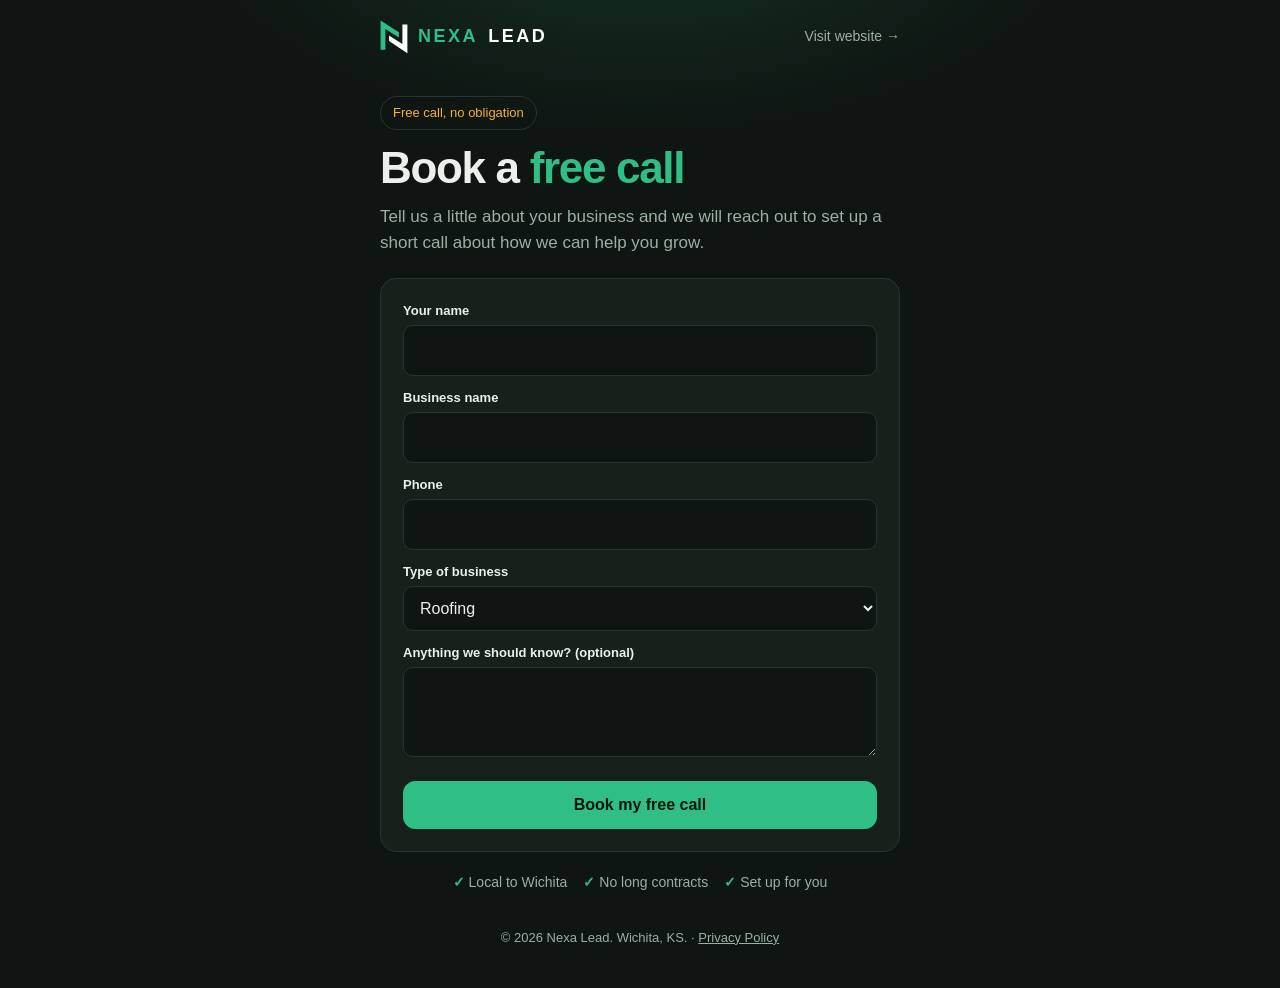
==== contact.html @ d4077159 "Create contact.html" ====
<!DOCTYPE html>
<html lang="en">
<head>
<meta charset="utf-8">
<meta name="viewport" content="width=device-width, initial-scale=1">
<title>Book a Free Call | Nexa Lead</title>
<meta name="description" content="Book a free call with Nexa Lead, a Wichita business helping local service companies grow.">
<meta name="theme-color" content="#0f1512">
<link rel="icon" type="image/svg+xml" href="data:image/svg+xml,%3Csvg xmlns='http://www.w3.org/2000/svg' viewBox='346 254 560 560'%3E%3Cpath fill='%232fbf86' d='M406 264V744H485V404L707 544V456Z'/%3E%3Cpath fill='%23fff' d='M765 328V651L545 511V600L847 803V328Z'/%3E%3C/svg%3E">
<style>
:root{
  --bg:#0f1512;--card:#17201b;--line:#27352d;
  --ink:#eaf1ec;--muted:#9bb0a3;--brand:#2fbf86;--brand-ink:#06150e;--accent:#f2b134;
}
*{box-sizing:border-box}
html{color-scheme:dark}
body{margin:0;min-height:100vh;background:var(--bg);background-image:radial-gradient(700px 360px at 50% -10%,rgba(47,191,134,.18),transparent 65%);background-repeat:no-repeat;color:var(--ink);font-family:-apple-system,BlinkMacSystemFont,"Segoe UI",Roboto,Helvetica,Arial,sans-serif;line-height:1.55}
a{color:inherit}
.wrap{max-width:560px;margin:0 auto;padding:0 20px}
.top{display:flex;align-items:center;justify-content:space-between;padding:20px 0}
.logo{display:flex;align-items:center;gap:10px;font-weight:800;letter-spacing:.14em;font-size:18px;text-decoration:none}
.logo svg{height:34px;width:auto;display:block}
.logo b{color:#fff;font-weight:800}
.logo span{color:var(--brand)}
.back{color:var(--muted);font-size:14px;text-decoration:none}
.back:hover{color:var(--ink)}
.eyebrow{display:inline-block;border:1px solid var(--line);color:var(--accent);padding:6px 12px;border-radius:999px;font-size:13px;margin:22px 0 14px}
h1{font-size:clamp(32px,8vw,44px);line-height:1.08;letter-spacing:-.03em;margin:0 0 12px}
h1 em{font-style:normal;color:var(--brand)}
.lead{color:var(--muted);font-size:17px;margin:0 0 22px}
.card{background:var(--card);border:1px solid var(--line);border-radius:16px;padding:22px}
label{display:block;font-size:13px;font-weight:600;margin:12px 0 4px}
label:first-of-type{margin-top:0}
input,select,textarea{width:100%;padding:12px;border-radius:10px;border:1px solid var(--line);background:var(--bg);color:var(--ink);font:inherit;font-size:16px}
textarea{min-height:90px;resize:vertical}
input:focus,select:focus,textarea:focus{outline:2px solid var(--brand);outline-offset:1px}
.btn{display:block;width:100%;margin-top:16px;padding:14px 22px;border-radius:12px;font-weight:700;font-size:16px;border:1px solid var(--brand);background:var(--brand);color:var(--brand-ink);cursor:pointer;font-family:inherit}
.msg{margin-top:14px;padding:12px 14px;border-radius:10px;border:1px solid var(--brand);font-size:14px}
.msg.err{border-color:#ff8a80;color:#ff8a80}
.hp{position:absolute;left:-9999px}
.trust{display:flex;gap:16px;flex-wrap:wrap;justify-content:center;margin:20px 0 0;color:var(--muted);font-size:14px}
.trust span::before{content:"\2713\00a0";color:var(--brand);font-weight:700}
footer{padding:34px 0 40px;color:var(--muted);font-size:13px;text-align:center}
</style>
</head>
<body>
<div class="wrap">
  <div class="top">
    <a class="logo" href="index.html" aria-label="Nexa Lead home"><svg viewBox="396 254 462 560" aria-hidden="true"><path fill="#2fbf86" d="M406 264V744H485V404L707 544V456Z"/><path fill="#fff" d="M765 328V651L545 511V600L847 803V328Z"/></svg><span>NEXA</span> <b>LEAD</b></a>
    <a class="back" href="index.html">Visit website &rarr;</a>
  </div>

  <span class="eyebrow">Free call, no obligation</span>
  <h1>Book a <em>free call</em></h1>
  <p class="lead">Tell us a little about your business and we will reach out to set up a short call about how we can help you grow.</p>

  <form class="card" id="form" novalidate>
    <input class="hp" type="text" name="company_website" tabindex="-1" autocomplete="off" aria-hidden="true">
    <label for="f_name">Your name</label>
    <input id="f_name" name="name" autocomplete="name" required>
    <label for="f_biz">Business name</label>
    <input id="f_biz" name="business" required>
    <label for="f_phone">Phone</label>
    <input id="f_phone" name="phone" type="tel" autocomplete="tel" required>
    <label for="f_trade">Type of business</label>
    <select id="f_trade" name="trade">
      <option>Roofing</option><option>HVAC</option><option>Plumbing</option><option>Electrical</option><option>Landscaping</option><option>Other</option>
    </select>
    <label for="f_msg">Anything we should know? (optional)</label>
    <textarea id="f_msg" name="message"></textarea>
    <button class="btn" type="submit" id="f_btn">Book my free call</button>
    <div id="f_out"></div>
  </form>

  <div class="trust">
    <span>Local to Wichita</span>
    <span>No long contracts</span>
    <span>Set up for you</span>
  </div>

  <footer>&copy; <span id="yr"></span> Nexa Lead. Wichita, KS. &middot; <a href="privacy.html">Privacy Policy</a></footer>
</div>

<script>
(function(){
  document.getElementById('yr').textContent=new Date().getFullYear();

  /* SETUP: paste your Formspree endpoint here (https://formspree.io/f/xxxx) to receive submissions by email.
     If left as is, the form opens an email draft instead. */
  var FORM_ENDPOINT='';
  var FALLBACK_EMAIL='you@nexalead.com';

  var form=document.getElementById('form'),out=document.getElementById('f_out'),btn=document.getElementById('f_btn');
  function show(ok,t){out.innerHTML='';var d=document.createElement('div');d.className='msg'+(ok?'':' err');d.textContent=t;out.appendChild(d)}

  form.addEventListener('submit',function(e){
    e.preventDefault();
    var fd=new FormData(form);
    if(fd.get('company_website')){return}
    var name=(fd.get('name')||'').trim(),biz=(fd.get('business')||'').trim(),phone=(fd.get('phone')||'').trim();
    if(!name||!biz||!phone){return show(false,'Please add your name, business, and phone number.')}
    if(FORM_ENDPOINT){
      btn.disabled=true;
      fetch(FORM_ENDPOINT,{method:'POST',body:fd,headers:{'Accept':'application/json'}})
        .then(function(r){if(!r.ok)throw 0;show(true,'Thanks, '+name+'. We will reach out shortly.');form.reset()})
        .catch(function(){show(false,'Something went wrong. Please call or email us directly.')})
        .then(function(){btn.disabled=false});
    }else{
      var body='Name: '+name+'\nBusiness: '+biz+'\nPhone: '+phone+'\nType: '+fd.get('trade')+'\n\n'+(fd.get('message')||'');
      window.location.href='mailto:'+FALLBACK_EMAIL+'?subject='+encodeURIComponent('Call request: '+biz)+'&body='+encodeURIComponent(body);
      show(true,'Your email app should open with your request ready to send.');
    }
  });
})();
</script>
</body>
</html>
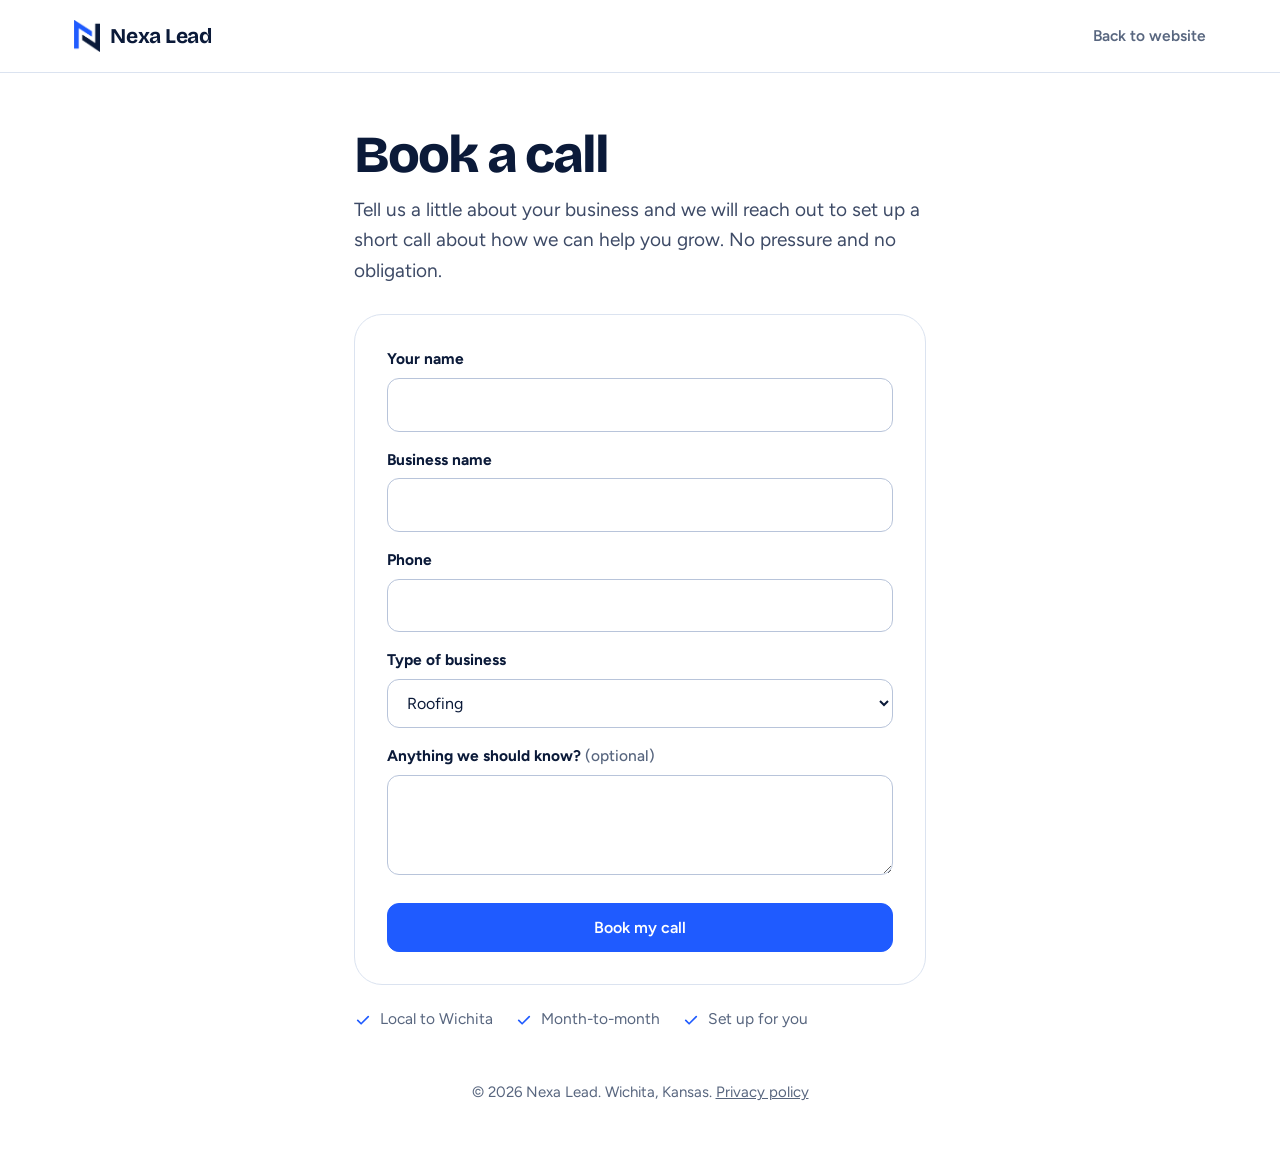
==== commit 1bc79ded: "Redesign site: new layout, fixes for contact form and placeholders" ====
--- a/contact.html
+++ b/contact.html
@@ -3,115 +3,60 @@
 <head>
 <meta charset="utf-8">
 <meta name="viewport" content="width=device-width, initial-scale=1">
-<title>Book a Free Call | Nexa Lead</title>
-<meta name="description" content="Book a free call with Nexa Lead, a Wichita business helping local service companies grow.">
-<meta name="theme-color" content="#0f1512">
-<link rel="icon" type="image/svg+xml" href="data:image/svg+xml,%3Csvg xmlns='http://www.w3.org/2000/svg' viewBox='346 254 560 560'%3E%3Cpath fill='%232fbf86' d='M406 264V744H485V404L707 544V456Z'/%3E%3Cpath fill='%23fff' d='M765 328V651L545 511V600L847 803V328Z'/%3E%3C/svg%3E">
+<title>Book a Call | Nexa Lead</title>
+<meta name="description" content="Book a call with Nexa Lead, a Wichita business helping local service companies grow.">
+<meta name="theme-color" content="#ffffff">
+<link rel="icon" type="image/png" href="assets/favicon-blue.png">
+<link rel="preload" href="assets/fonts/bricolage-grotesque-latin-wght-normal.woff2" as="font" type="font/woff2" crossorigin>
+<link rel="preload" href="assets/fonts/figtree-latin-wght-normal.woff2" as="font" type="font/woff2" crossorigin>
+<link rel="stylesheet" href="assets/site.css">
 <style>
-:root{
-  --bg:#0f1512;--card:#17201b;--line:#27352d;
-  --ink:#eaf1ec;--muted:#9bb0a3;--brand:#2fbf86;--brand-ink:#06150e;--accent:#f2b134;
-}
-*{box-sizing:border-box}
-html{color-scheme:dark}
-body{margin:0;min-height:100vh;background:var(--bg);background-image:radial-gradient(700px 360px at 50% -10%,rgba(47,191,134,.18),transparent 65%);background-repeat:no-repeat;color:var(--ink);font-family:-apple-system,BlinkMacSystemFont,"Segoe UI",Roboto,Helvetica,Arial,sans-serif;line-height:1.55}
-a{color:inherit}
-.wrap{max-width:560px;margin:0 auto;padding:0 20px}
-.top{display:flex;align-items:center;justify-content:space-between;padding:20px 0}
-.logo{display:flex;align-items:center;gap:10px;font-weight:800;letter-spacing:.14em;font-size:18px;text-decoration:none}
-.logo svg{height:34px;width:auto;display:block}
-.logo b{color:#fff;font-weight:800}
-.logo span{color:var(--brand)}
-.back{color:var(--muted);font-size:14px;text-decoration:none}
-.back:hover{color:var(--ink)}
-.eyebrow{display:inline-block;border:1px solid var(--line);color:var(--accent);padding:6px 12px;border-radius:999px;font-size:13px;margin:22px 0 14px}
-h1{font-size:clamp(32px,8vw,44px);line-height:1.08;letter-spacing:-.03em;margin:0 0 12px}
-h1 em{font-style:normal;color:var(--brand)}
-.lead{color:var(--muted);font-size:17px;margin:0 0 22px}
-.card{background:var(--card);border:1px solid var(--line);border-radius:16px;padding:22px}
-label{display:block;font-size:13px;font-weight:600;margin:12px 0 4px}
-label:first-of-type{margin-top:0}
-input,select,textarea{width:100%;padding:12px;border-radius:10px;border:1px solid var(--line);background:var(--bg);color:var(--ink);font:inherit;font-size:16px}
-textarea{min-height:90px;resize:vertical}
-input:focus,select:focus,textarea:focus{outline:2px solid var(--brand);outline-offset:1px}
-.btn{display:block;width:100%;margin-top:16px;padding:14px 22px;border-radius:12px;font-weight:700;font-size:16px;border:1px solid var(--brand);background:var(--brand);color:var(--brand-ink);cursor:pointer;font-family:inherit}
-.msg{margin-top:14px;padding:12px 14px;border-radius:10px;border:1px solid var(--brand);font-size:14px}
-.msg.err{border-color:#ff8a80;color:#ff8a80}
-.hp{position:absolute;left:-9999px}
-.trust{display:flex;gap:16px;flex-wrap:wrap;justify-content:center;margin:20px 0 0;color:var(--muted);font-size:14px}
-.trust span::before{content:"\2713\00a0";color:var(--brand);font-weight:700}
-footer{padding:34px 0 40px;color:var(--muted);font-size:13px;text-align:center}
+.book{max-width:620px;margin:0 auto;padding:56px 24px 40px}
+.book h1{font-size:clamp(36px,6vw,52px);margin-bottom:14px}
+.book .lead{font-size:19px;margin-bottom:28px}
+.book .assure{margin:22px 0 0;justify-content:flex-start}
+.page-foot{padding:8px 24px 48px;text-align:center;color:var(--muted);font-size:15px}
+.page-foot a{color:var(--muted)}
 </style>
 </head>
 <body>
-<div class="wrap">
-  <div class="top">
-    <a class="logo" href="index.html" aria-label="Nexa Lead home"><svg viewBox="396 254 462 560" aria-hidden="true"><path fill="#2fbf86" d="M406 264V744H485V404L707 544V456Z"/><path fill="#fff" d="M765 328V651L545 511V600L847 803V328Z"/></svg><span>NEXA</span> <b>LEAD</b></a>
-    <a class="back" href="index.html">Visit website &rarr;</a>
-  </div>
+<div class="page-top"><div class="wrap">
+  <a class="logo" href="index.html" aria-label="Nexa Lead home"><img src="assets/logo-n.png" width="26" height="32" alt="">Nexa Lead</a>
+  <a class="back" href="index.html">Back to website</a>
+</div></div>
 
-  <span class="eyebrow">Free call, no obligation</span>
-  <h1>Book a <em>free call</em></h1>
-  <p class="lead">Tell us a little about your business and we will reach out to set up a short call about how we can help you grow.</p>
+<main class="book">
+  <h1>Book a call</h1>
+  <p class="lead">Tell us a little about your business and we will reach out to set up a short call about how we can help you grow. No pressure and no obligation.</p>
 
-  <form class="card" id="form" novalidate>
+  <form class="form" id="form" novalidate>
     <input class="hp" type="text" name="company_website" tabindex="-1" autocomplete="off" aria-hidden="true">
     <label for="f_name">Your name</label>
     <input id="f_name" name="name" autocomplete="name" required>
     <label for="f_biz">Business name</label>
-    <input id="f_biz" name="business" required>
+    <input id="f_biz" name="business" autocomplete="organization" required>
     <label for="f_phone">Phone</label>
-    <input id="f_phone" name="phone" type="tel" autocomplete="tel" required>
+    <input id="f_phone" name="phone" type="tel" autocomplete="tel" inputmode="tel" required>
     <label for="f_trade">Type of business</label>
     <select id="f_trade" name="trade">
-      <option>Roofing</option><option>HVAC</option><option>Plumbing</option><option>Electrical</option><option>Landscaping</option><option>Other</option>
+      <option>Roofing</option><option>HVAC</option><option>Plumbing</option><option>Electrical</option><option>Landscaping</option><option>Property management</option><option>Auto repair</option><option>Salon or barber</option><option>Other</option>
     </select>
-    <label for="f_msg">Anything we should know? (optional)</label>
+    <label for="f_msg">Anything we should know? <span class="opt">(optional)</span></label>
     <textarea id="f_msg" name="message"></textarea>
-    <button class="btn" type="submit" id="f_btn">Book my free call</button>
-    <div id="f_out"></div>
+    <button class="btn block" style="margin-top:20px" type="submit" id="f_btn">Book my call</button>
+    <div id="f_out" aria-live="polite"></div>
   </form>
 
-  <div class="trust">
-    <span>Local to Wichita</span>
-    <span>No long contracts</span>
-    <span>Set up for you</span>
-  </div>
+  <ul class="assure" style="margin-top:22px">
+    <li><svg class="i" aria-hidden="true"><use href="#i-check"/></svg>Local to Wichita</li>
+    <li><svg class="i" aria-hidden="true"><use href="#i-check"/></svg>Month-to-month</li>
+    <li><svg class="i" aria-hidden="true"><use href="#i-check"/></svg>Set up for you</li>
+  </ul>
+</main>
 
-  <footer>&copy; <span id="yr"></span> Nexa Lead. Wichita, KS. &middot; <a href="privacy.html">Privacy Policy</a></footer>
-</div>
+<p class="page-foot">&copy; <span id="yr">2026</span> Nexa Lead. Wichita, Kansas. <a href="privacy.html">Privacy policy</a></p>
 
-<script>
-(function(){
-  document.getElementById('yr').textContent=new Date().getFullYear();
-
-  /* SETUP: paste your Formspree endpoint here (https://formspree.io/f/xxxx) to receive submissions by email.
-     If left as is, the form opens an email draft instead. */
-  var FORM_ENDPOINT='';
-  var FALLBACK_EMAIL='you@nexalead.com';
-
-  var form=document.getElementById('form'),out=document.getElementById('f_out'),btn=document.getElementById('f_btn');
-  function show(ok,t){out.innerHTML='';var d=document.createElement('div');d.className='msg'+(ok?'':' err');d.textContent=t;out.appendChild(d)}
-
-  form.addEventListener('submit',function(e){
-    e.preventDefault();
-    var fd=new FormData(form);
-    if(fd.get('company_website')){return}
-    var name=(fd.get('name')||'').trim(),biz=(fd.get('business')||'').trim(),phone=(fd.get('phone')||'').trim();
-    if(!name||!biz||!phone){return show(false,'Please add your name, business, and phone number.')}
-    if(FORM_ENDPOINT){
-      btn.disabled=true;
-      fetch(FORM_ENDPOINT,{method:'POST',body:fd,headers:{'Accept':'application/json'}})
-        .then(function(r){if(!r.ok)throw 0;show(true,'Thanks, '+name+'. We will reach out shortly.');form.reset()})
-        .catch(function(){show(false,'Something went wrong. Please call or email us directly.')})
-        .then(function(){btn.disabled=false});
-    }else{
-      var body='Name: '+name+'\nBusiness: '+biz+'\nPhone: '+phone+'\nType: '+fd.get('trade')+'\n\n'+(fd.get('message')||'');
-      window.location.href='mailto:'+FALLBACK_EMAIL+'?subject='+encodeURIComponent('Call request: '+biz)+'&body='+encodeURIComponent(body);
-      show(true,'Your email app should open with your request ready to send.');
-    }
-  });
-})();
-</script>
+<svg width="0" height="0" style="position:absolute" aria-hidden="true" focusable="false"><defs><symbol id="i-check" viewBox="0 0 24 24"><path d="M5 12.5l4.5 4.5L19 7.5"/></symbol></defs></svg>
+<script src="assets/form.js" defer></script>
 </body>
 </html>
--- a/assets/site.css
+++ b/assets/site.css
@@ -0,0 +1,364 @@
+/* Nexa Lead site styles. Shared by index, contact and privacy. */
+@font-face{font-family:"Bricolage Grotesque";src:url("fonts/bricolage-grotesque-latin-wght-normal.woff2") format("woff2");font-weight:200 800;font-style:normal;font-display:swap}
+@font-face{font-family:"Figtree";src:url("fonts/figtree-latin-wght-normal.woff2") format("woff2");font-weight:300 900;font-style:normal;font-display:swap}
+
+:root{
+  --paper:#ffffff;--fog:#f4f7fc;--line:#dbe3f0;
+  --ink:#0b1a39;--body:#3d4a66;--muted:#58667f;
+  --blue:#1f5bff;--blue-d:#1744cc;--blue-t:#e8efff;
+  --navy:#081633;--navy-2:#10214a;--navy-line:#22346a;--on-navy:#c4d0ec;
+  --live:#0f9d63;--live-ink:#0a7048;--live-t:#dcf7e9;
+  --err:#b42318;--err-t:#fdecea;
+  --r-xl:28px;--r-lg:20px;--r-md:12px;--r-sm:8px;
+  --head:"Bricolage Grotesque","Segoe UI",system-ui,sans-serif;
+  --text:"Figtree","Segoe UI",system-ui,-apple-system,sans-serif;
+}
+*,*::before,*::after{box-sizing:border-box}
+html{scroll-behavior:smooth;scroll-padding-top:88px;background:var(--paper)}
+body{margin:0;background:var(--paper);color:var(--body);font-family:var(--text);font-size:17px;line-height:1.6;-webkit-font-smoothing:antialiased;text-rendering:optimizeLegibility}
+h1,h2,h3,h4{font-family:var(--head);color:var(--ink);margin:0;font-weight:700;letter-spacing:-.025em;line-height:1.08}
+p{margin:0}
+a{color:inherit}
+img,svg{max-width:100%}
+ul{margin:0;padding:0}
+.wrap{max-width:1180px;margin:0 auto;padding:0 24px}
+.i{width:1em;height:1em;fill:none;stroke:currentColor;stroke-width:1.75;stroke-linecap:round;stroke-linejoin:round;flex:none}
+:focus-visible{outline:3px solid var(--blue);outline-offset:3px;border-radius:6px}
+.skip{position:absolute;left:12px;top:-60px;background:var(--ink);color:#fff;padding:10px 16px;border-radius:var(--r-sm);z-index:100;text-decoration:none;font-weight:600}
+.skip:focus{top:12px}
+.sr{position:absolute;width:1px;height:1px;overflow:hidden;clip:rect(0 0 0 0);white-space:nowrap}
+
+/* buttons */
+.btn{display:inline-flex;align-items:center;justify-content:center;gap:8px;padding:14px 24px;border-radius:var(--r-md);font:600 16px/1.2 var(--text);text-decoration:none;border:1.5px solid var(--blue);background:var(--blue);color:#fff;cursor:pointer;transition:background .15s,border-color .15s,color .15s}
+.btn:hover{background:var(--blue-d);border-color:var(--blue-d)}
+.btn:disabled{opacity:.6;cursor:not-allowed}
+.btn.line{background:transparent;color:var(--ink);border-color:var(--line)}
+.btn.line:hover{border-color:var(--ink);background:transparent}
+.btn.sm{padding:10px 18px;font-size:15px}
+.btn.block{width:100%}
+.btn.on-navy{background:#fff;border-color:#fff;color:var(--navy)}
+.btn.on-navy:hover{background:var(--blue-t);border-color:var(--blue-t)}
+.btn.line.on-navy{background:transparent;color:#fff;border-color:var(--navy-line)}
+.btn.line.on-navy:hover{border-color:#fff}
+
+/* nav */
+.nav{position:sticky;top:0;z-index:40;background:rgba(255,255,255,.96);border-bottom:1px solid var(--line)}
+.nav .wrap{display:flex;align-items:center;height:72px;gap:24px}
+.logo{display:flex;align-items:center;gap:10px;text-decoration:none;font:700 21px/1 var(--head);color:var(--ink);letter-spacing:-.02em}
+.logo img{height:32px;width:auto;display:block}
+.menu{display:flex;align-items:center;gap:2px;margin:0 0 0 12px;flex:1;list-style:none}
+.menu>li{position:relative}
+.mlink{background:none;border:0;font:600 16px/1 var(--text);color:var(--ink);padding:12px 14px;border-radius:var(--r-sm);cursor:pointer;text-decoration:none;display:inline-flex;align-items:center;gap:6px}
+.mlink:hover,.mlink[aria-expanded="true"]{background:var(--fog)}
+.caret{width:8px;height:8px;border-right:2px solid currentColor;border-bottom:2px solid currentColor;transform:rotate(45deg) translateY(-2px);transition:transform .2s}
+.mlink[aria-expanded="true"] .caret{transform:rotate(225deg) translateY(-2px)}
+.mega{position:absolute;top:calc(100% + 10px);left:-12px;width:580px;background:#fff;border:1px solid var(--line);border-radius:var(--r-lg);box-shadow:0 24px 60px rgba(8,22,51,.14);padding:10px;display:grid;grid-template-columns:1fr 1fr;gap:2px;opacity:0;visibility:hidden;transform:translateY(-6px);transition:opacity .16s,transform .16s,visibility .16s}
+.mega.open{opacity:1;visibility:visible;transform:none}
+.mega a{display:block;text-decoration:none;padding:12px 14px;border-radius:var(--r-md)}
+.mega a:hover{background:var(--fog)}
+.mega b{display:block;color:var(--ink);font-size:16px;font-weight:700}
+.mega span{font-size:14.5px;color:var(--muted);line-height:1.4}
+.burger{display:none;margin-left:auto;background:none;border:1px solid var(--line);border-radius:var(--r-md);width:44px;height:44px;cursor:pointer}
+.burger i{display:block;width:18px;height:2px;background:var(--ink);margin:4px auto}
+.drawer{display:none}
+@media(max-width:940px){
+  .menu{display:none}
+  .burger{display:block}
+  .nav-cta{margin-left:0}
+  .drawer.open{display:block;border-top:1px solid var(--line);padding:8px 24px 20px;background:#fff}
+  .drawer a{display:block;padding:14px 0;font-weight:600;color:var(--ink);text-decoration:none;border-bottom:1px solid var(--line)}
+}
+@media(max-width:520px){.nav-cta{display:none}}
+.nav-cta{margin-left:auto}
+@media(max-width:940px){.nav-cta{margin-left:auto}.burger{margin-left:0}}
+
+/* sections */
+.sec{padding:96px 0;background:var(--paper)}
+.sec.fog{background:var(--fog)}
+@media(max-width:700px){.sec{padding:64px 0}}
+.head{max-width:680px;margin-bottom:44px}
+.head h2{font-size:clamp(32px,4.4vw,48px);margin-bottom:14px}
+.head p{font-size:19px}
+.head.flush{margin-bottom:0}
+
+/* hero */
+.hero{padding:64px 0 72px;background:var(--paper)}
+.hero .wrap{display:grid;grid-template-columns:1fr 1.08fr;gap:56px;align-items:center}
+@media(max-width:980px){.hero .wrap{grid-template-columns:1fr;gap:44px}.hero{padding:44px 0 56px}}
+h1{font-size:clamp(40px,5.2vw,66px);font-weight:800;letter-spacing:-.04em;line-height:1;margin-bottom:22px;max-width:640px}
+.hero .lead{font-size:20px;max-width:540px;margin-bottom:30px}
+.btns{display:flex;gap:12px;flex-wrap:wrap}
+.assure{display:flex;flex-wrap:wrap;gap:8px 22px;margin:26px 0 0;padding:0;list-style:none;font-size:15.5px;color:var(--muted)}
+.assure li{display:inline-flex;align-items:center;gap:8px}
+.assure .i{color:var(--blue);width:18px;height:18px;stroke-width:2.2}
+
+.scene{background:var(--navy);border-radius:var(--r-xl);padding:28px;display:grid;grid-template-columns:1.2fr 1fr;gap:18px;align-items:start;position:relative;overflow:hidden}
+.scene::before{content:"";position:absolute;inset:0;background-image:radial-gradient(rgba(255,255,255,.07) 1px,transparent 1px);background-size:22px 22px;pointer-events:none}
+.scene>*{position:relative}
+.scene-note{grid-column:1/-1;font-size:13.5px;color:#9db0da;margin:0}
+@media(max-width:620px){.scene{grid-template-columns:1fr;padding:18px}}
+.call{background:#fff;border-radius:var(--r-lg);padding:14px;box-shadow:0 30px 60px rgba(0,0,0,.3)}
+.call-head{display:flex;align-items:center;gap:10px;padding:6px 6px 12px;border-bottom:1px solid var(--line)}
+.avatar{width:38px;height:38px;border-radius:50%;background:var(--blue-t);display:grid;place-items:center;font:700 14px var(--head);color:var(--blue)}
+.call-head b{display:block;color:var(--ink);font-size:15.5px;line-height:1.2}
+.call-head small{color:var(--live-ink);font-weight:700;font-size:13px;display:flex;align-items:center;gap:6px}
+.call-head small::before{content:"";width:7px;height:7px;border-radius:50%;background:var(--live);animation:pulse 1.6s infinite}
+@keyframes pulse{0%{box-shadow:0 0 0 0 rgba(15,157,99,.5)}70%{box-shadow:0 0 0 7px rgba(15,157,99,0)}100%{box-shadow:0 0 0 0 rgba(15,157,99,0)}}
+.timer{margin-left:auto;font-variant-numeric:tabular-nums;font-size:13.5px;color:var(--muted);font-weight:600}
+.thread{padding:14px 2px 4px;display:flex;flex-direction:column;gap:10px;min-height:340px}
+.msg{max-width:88%;padding:10px 13px;border-radius:16px;font-size:15px;line-height:1.42;opacity:0;transform:translateY(8px);transition:opacity .35s,transform .35s}
+.msg.show{opacity:1;transform:none}
+.msg.ai{background:var(--fog);color:var(--ink);border-bottom-left-radius:4px}
+.msg.caller{background:var(--blue);color:#fff;align-self:flex-end;border-bottom-right-radius:4px}
+.msg small{display:block;font-size:12px;font-weight:700;opacity:.75;margin-bottom:2px}
+.typing{display:none;gap:4px;padding:12px 14px;background:var(--fog);border-radius:16px;align-self:flex-start}
+.typing.show{display:inline-flex}
+.typing i{width:6px;height:6px;border-radius:50%;background:var(--muted);animation:blink 1s infinite}
+.typing i:nth-child(2){animation-delay:.15s}.typing i:nth-child(3){animation-delay:.3s}
+@keyframes blink{0%,80%,100%{opacity:.25}40%{opacity:1}}
+.results{display:grid;gap:14px;align-content:start}
+.result{background:#fff;border-radius:var(--r-lg);padding:16px 18px;opacity:0;transform:translateY(12px);transition:opacity .45s,transform .45s}
+.result.show{opacity:1;transform:none}
+.result .tag{display:flex;align-items:center;gap:8px;font-size:13.5px;font-weight:700;color:var(--live-ink);margin-bottom:8px}
+.result .tag .i{width:18px;height:18px;stroke-width:2.4}
+.result.sum .tag{color:var(--blue)}
+.result h4{font-size:19px;margin-bottom:2px}
+.result p{font-size:14.5px;color:var(--muted);line-height:1.45}
+.kv{display:grid;grid-template-columns:auto 1fr;gap:4px 12px;font-size:14.5px;margin:0}
+.kv dt{color:var(--muted)}.kv dd{margin:0;color:var(--ink);font-weight:600}
+.slots{margin-top:12px;display:grid;grid-template-columns:repeat(5,1fr);gap:5px}
+.slots span{height:30px;border-radius:7px;background:var(--fog);font-size:12px;display:grid;place-items:center;color:var(--muted);font-weight:700}
+.slots span.on{background:var(--blue);color:#fff}
+
+/* trades strip */
+.trades{padding:28px 0 0;background:var(--paper)}
+.trades p{font-weight:700;color:var(--ink);font-size:15.5px;margin-bottom:12px}
+.trades ul{display:flex;flex-wrap:wrap;gap:8px 10px;list-style:none}
+.trades li{border:1px solid var(--line);border-radius:var(--r-sm);padding:6px 12px;font-size:15px;color:var(--body);font-weight:500;background:#fff}
+
+/* pillars */
+.pillars{display:grid;grid-template-columns:repeat(4,1fr);border:1px solid var(--line);border-radius:var(--r-xl);overflow:hidden;background:#fff}
+@media(max-width:980px){.pillars{grid-template-columns:1fr 1fr}}
+@media(max-width:600px){.pillars{grid-template-columns:1fr}}
+.pillar{padding:32px 28px;border-right:1px solid var(--line);display:flex;flex-direction:column}
+.pillar:last-child{border-right:0}
+@media(max-width:980px){.pillar{border-bottom:1px solid var(--line)}.pillar:nth-child(2n){border-right:0}.pillar:nth-last-child(-n+2){border-bottom:0}}
+@media(max-width:600px){.pillar{border-right:0;border-bottom:1px solid var(--line)}.pillar:last-child{border-bottom:0}.pillar:nth-last-child(2){border-bottom:1px solid var(--line)}}
+.pillar .ic{width:48px;height:48px;border-radius:var(--r-md);background:var(--fog);color:var(--blue);display:grid;place-items:center;font-size:24px;margin-bottom:18px}
+.pillar h3{font-size:23px;margin-bottom:8px}
+.pillar>p{font-size:16px;margin-bottom:16px}
+.pillar ul{list-style:none;margin:0 0 20px;display:grid;gap:8px;flex:1;align-content:start}
+.pillar li{font-size:15.5px;color:var(--ink);padding-left:16px;position:relative}
+.pillar li::before{content:"";position:absolute;left:0;top:10px;width:6px;height:6px;border-radius:50%;background:var(--blue)}
+.pillar a{font-weight:700;color:var(--blue-d);text-decoration:none;font-size:15.5px}
+.pillar a:hover{text-decoration:underline}
+.pillar.feat{background:var(--blue-t)}
+.pillar.feat .ic{background:#fff}
+.feat-tag{align-self:flex-start;font-size:13px;font-weight:700;color:#fff;background:var(--blue-d);padding:3px 10px;border-radius:var(--r-sm);margin-bottom:12px}
+
+/* why */
+.why{display:grid;grid-template-columns:1.2fr 1fr;gap:20px}
+@media(max-width:900px){.why{grid-template-columns:1fr}}
+.tile{border-radius:var(--r-lg);padding:32px;border:1px solid var(--line);background:#fff;display:flex;flex-direction:column;gap:12px}
+.tile h3{font-size:26px}
+.tile p{max-width:460px}
+.tile.big{grid-row:span 2;background:var(--navy);border-color:var(--navy);color:var(--on-navy)}
+.tile.big h3{color:#fff;font-size:32px}
+.hours{margin-top:auto;padding-top:24px;display:grid;gap:18px}
+.hours h4{font:600 14.5px var(--text);color:var(--on-navy);margin-bottom:8px;letter-spacing:0}
+.hours .row{display:grid;grid-template-columns:repeat(24,1fr);gap:3px}
+.hours .row i{height:44px;border-radius:5px;background:var(--navy-line)}
+.hours .row.us i{background:var(--blue)}
+.hours .row.you i.on{background:#fff}
+.hours .scale{display:flex;justify-content:space-between;font-size:13px;color:#9db0da;margin-top:6px}
+.steps-mini{display:flex;gap:8px;flex-wrap:wrap;margin-top:6px}
+.steps-mini span{font-size:14.5px;font-weight:600;padding:6px 12px;border-radius:var(--r-sm);background:var(--fog);color:var(--ink)}
+.steps-mini span.done{background:var(--live-t);color:var(--live-ink)}
+.pin{display:flex;align-items:center;gap:14px;margin-top:6px;padding:14px;border-radius:var(--r-md);background:var(--fog)}
+.pin .dot{width:44px;height:44px;border-radius:50%;background:var(--blue);color:#fff;display:grid;place-items:center;flex:none;font-size:22px}
+.pin b{color:var(--ink);display:block}
+.pin span{font-size:14.5px;color:var(--muted)}
+
+/* showcase */
+.tabs{display:flex;gap:8px;flex-wrap:wrap;margin-bottom:28px}
+.tab{font:600 16px/1 var(--text);border:1.5px solid var(--line);background:#fff;color:var(--ink);padding:12px 18px;border-radius:var(--r-md);cursor:pointer}
+.tab:hover{border-color:var(--ink)}
+.tab[aria-selected="true"]{background:var(--ink);border-color:var(--ink);color:#fff}
+.panel{display:none;grid-template-columns:1fr 1.1fr;gap:48px;align-items:center;background:#fff;border:1px solid var(--line);border-radius:var(--r-xl);padding:44px}
+.panel.on{display:grid;animation:fadein .25s ease}
+@keyframes fadein{from{opacity:0}to{opacity:1}}
+@media(max-width:900px){.panel{grid-template-columns:1fr;padding:24px;gap:28px}}
+.panel h3{font-size:clamp(26px,3.2vw,34px);margin-bottom:14px}
+.panel p{font-size:18px;margin-bottom:20px}
+.ticks{list-style:none;margin:0 0 26px;display:grid;gap:12px}
+.ticks li{padding-left:30px;position:relative;color:var(--ink);font-weight:500}
+.ticks li::before{content:"";position:absolute;left:0;top:3px;width:20px;height:20px;border-radius:50%;background:var(--blue-t) url("data:image/svg+xml,%3Csvg xmlns='http://www.w3.org/2000/svg' viewBox='0 0 16 16'%3E%3Cpath d='M4.5 8.2l2.2 2.2 4.8-4.8' fill='none' stroke='%231744cc' stroke-width='1.8' stroke-linecap='round' stroke-linejoin='round'/%3E%3C/svg%3E") center/18px no-repeat}
+.shot{background:var(--fog);border-radius:var(--r-lg);padding:24px;min-height:340px;display:flex;flex-direction:column;gap:12px;justify-content:center}
+.ui{background:#fff;border:1px solid var(--line);border-radius:var(--r-md);padding:14px 16px}
+.ui-row{display:flex;align-items:center;gap:12px}
+.ui-row b{color:var(--ink);font-size:16px}
+.ui-row small{display:block;color:var(--muted);font-size:14px}
+.ui-row .when{margin-left:auto;font-size:13.5px;color:var(--muted);font-weight:600;white-space:nowrap}
+.ic{width:38px;height:38px;border-radius:10px;display:grid;place-items:center;flex:none;font-size:19px;background:var(--blue-t);color:var(--blue-d)}
+.ic.g{background:var(--live-t);color:var(--live-ink)}
+.sms{max-width:86%;padding:11px 14px;border-radius:16px;font-size:15.5px;line-height:1.45}
+.sms.out{background:var(--blue);color:#fff;align-self:flex-end;border-bottom-right-radius:4px}
+.sms.in{background:#fff;color:var(--ink);border:1px solid var(--line);border-bottom-left-radius:4px}
+.sms-meta{font-size:13px;color:var(--muted);text-align:center}
+.cal{display:grid;grid-template-columns:repeat(5,1fr);gap:8px}
+.cal .d{font-size:13px;font-weight:700;color:var(--muted);text-align:center}
+.cal .c{min-height:54px;border-radius:10px;background:#fff;border:1px solid var(--line);font-size:12.5px;padding:6px;color:var(--muted)}
+.cal .c.b{background:var(--blue);border-color:var(--blue);color:#fff;font-weight:700}
+.cal .c.g{background:var(--live-t);border-color:#b7efcf;color:var(--live-ink);font-weight:700}
+.stars{display:flex;gap:2px;color:#e8a317;margin-top:8px;font-size:20px}
+.stars .i{fill:currentColor}
+.meter{height:10px;border-radius:999px;background:var(--fog);border:1px solid var(--line);overflow:hidden;margin-top:10px}
+.meter i{display:block;height:100%;background:var(--blue);border-radius:999px}
+
+/* industries */
+.ind-wrap{display:grid;grid-template-columns:1fr 1.2fr;gap:48px;align-items:start}
+@media(max-width:900px){.ind-wrap{grid-template-columns:1fr;gap:28px}}
+.ind-list{display:flex;flex-wrap:wrap;gap:10px}
+.ind-btn{font:600 16px/1 var(--text);padding:13px 18px;border-radius:var(--r-md);border:1.5px solid var(--line);background:#fff;color:var(--ink);cursor:pointer}
+.ind-btn:hover{border-color:var(--ink)}
+.ind-btn[aria-pressed="true"]{border-color:var(--blue);background:var(--blue-t);color:var(--blue-d)}
+.ind-card{background:#fff;border:1px solid var(--line);border-radius:var(--r-lg);padding:30px}
+.ind-card h3{font-size:26px;margin-bottom:10px}
+.ind-card .q{margin-top:18px;padding:16px 18px;border-radius:var(--r-md);background:var(--fog);font-size:16px;color:var(--ink)}
+.ind-card .q small{display:block;color:var(--muted);font-weight:700;font-size:13.5px;margin-bottom:4px}
+
+/* steps */
+.steps{display:grid;grid-template-columns:repeat(3,1fr);gap:0;border-top:2px solid var(--ink)}
+@media(max-width:860px){.steps{grid-template-columns:1fr}}
+.step{padding:28px 28px 8px 0}
+.step .n{font:800 44px/1 var(--head);color:var(--blue);margin-bottom:14px;letter-spacing:-.04em}
+.step h3{font-size:23px;margin-bottom:8px}
+@media(min-width:861px){.step+.step{padding-left:28px;border-left:1px solid var(--line)}}
+
+/* compare */
+.scroll{overflow-x:auto;border-radius:var(--r-lg);border:1px solid var(--line);background:#fff}
+table{width:100%;border-collapse:collapse;min-width:680px;font-size:16.5px}
+th,td{padding:16px 22px;text-align:left;border-bottom:1px solid var(--line)}
+tr:last-child td,tr:last-child th{border-bottom:0}
+thead th{font-size:15px;color:var(--muted);font-weight:700;background:var(--fog)}
+thead th.us{background:var(--blue-d);color:#fff}
+td:first-child{color:var(--ink);font-weight:600}
+td.us{background:#f4f8ff;color:var(--blue-d);font-weight:700}
+
+/* cost */
+.cost{display:grid;grid-template-columns:1fr 1fr;gap:56px;align-items:center}
+@media(max-width:900px){.cost{grid-template-columns:1fr;gap:32px}}
+.bars{display:grid;gap:22px}
+.bar .t{display:flex;justify-content:space-between;gap:12px;font-weight:700;color:var(--ink);margin-bottom:8px}
+.bar .k{height:16px;border-radius:999px;background:#fff;overflow:hidden;border:1px solid var(--line)}
+.bar .k i{display:block;height:100%;background:#aab8d2;border-radius:999px}
+.bar.us .k i{background:var(--blue)}
+.src{font-size:14.5px;color:var(--muted)}
+
+/* integrations */
+.works{display:flex;flex-wrap:wrap;gap:12px 28px;align-items:center}
+.works p{font-weight:700;color:var(--ink)}
+.works ul{display:flex;flex-wrap:wrap;gap:8px 10px;list-style:none}
+.works li{border:1px solid var(--line);border-radius:var(--r-sm);padding:6px 12px;font-size:15px;color:var(--body);font-weight:500;background:#fff}
+
+/* pricing */
+.plans{display:grid;grid-template-columns:repeat(3,1fr);gap:20px;align-items:stretch}
+@media(max-width:980px){.plans{grid-template-columns:1fr}}
+.plan{position:relative;background:#fff;border:1px solid var(--line);border-radius:var(--r-xl);padding:32px;display:flex;flex-direction:column}
+.plan.pop{background:var(--navy);border-color:var(--navy);color:var(--on-navy)}
+.plan.pop h3,.plan.pop .price{color:#fff}
+.plan.pop .ticks li{color:#e6ecfa}
+.plan.pop .ticks li::before{background-color:rgba(255,255,255,.14);background-image:url("data:image/svg+xml,%3Csvg xmlns='http://www.w3.org/2000/svg' viewBox='0 0 16 16'%3E%3Cpath d='M4.5 8.2l2.2 2.2 4.8-4.8' fill='none' stroke='%23ffffff' stroke-width='1.8' stroke-linecap='round' stroke-linejoin='round'/%3E%3C/svg%3E")}
+.pop-tag{position:absolute;top:30px;right:28px;font-size:13.5px;font-weight:700;background:var(--live-t);color:var(--live-ink);padding:4px 12px;border-radius:var(--r-sm)}
+.plan h3{font-size:25px}
+.plan .for{font-size:16.5px;margin:6px 0 22px}
+.price{font:800 54px/1 var(--head);letter-spacing:-.045em;color:var(--ink)}
+.price small{font:600 17px var(--text);letter-spacing:0;opacity:.75}
+.setup{font-size:15.5px;margin:10px 0 24px;opacity:.9}
+.plan .ticks{flex:1}
+.fine{font-size:15px;color:var(--muted);margin-top:24px}
+
+/* support */
+.support{display:grid;grid-template-columns:repeat(3,1fr);gap:20px}
+@media(max-width:860px){.support{grid-template-columns:1fr}}
+.sup{background:#fff;border:1px solid var(--line);border-radius:var(--r-lg);padding:28px}
+.sup .ic{margin-bottom:16px;width:46px;height:46px;font-size:22px}
+.sup h3{font-size:21px;margin-bottom:8px}
+
+/* faq */
+.faq-wrap{display:grid;grid-template-columns:.8fr 1.2fr;gap:56px}
+@media(max-width:900px){.faq-wrap{grid-template-columns:1fr;gap:28px}}
+.faq-tabs{display:flex;gap:8px;margin-bottom:12px;flex-wrap:wrap}
+details{border-bottom:1px solid var(--line);padding:20px 0}
+summary{cursor:pointer;list-style:none;display:flex;justify-content:space-between;gap:16px;font:700 19px/1.3 var(--head);letter-spacing:-.01em;color:var(--ink)}
+summary::-webkit-details-marker{display:none}
+summary::after{content:"+";font-size:26px;line-height:1;color:var(--blue-d);font-weight:500}
+details[open] summary::after{content:"\2212"}
+details p{margin-top:10px;font-size:17px}
+.faq-group{display:none}.faq-group.on{display:block}
+
+/* final cta */
+.final{background:var(--navy);border-radius:var(--r-xl);padding:72px 48px;position:relative;overflow:hidden;color:var(--on-navy)}
+.final::before{content:"";position:absolute;inset:0;background-image:radial-gradient(rgba(255,255,255,.07) 1px,transparent 1px);background-size:22px 22px}
+.final>*{position:relative}
+.final h2{color:#fff;font-size:clamp(34px,4.8vw,56px);margin-bottom:14px;max-width:640px}
+.final p{font-size:19px;margin-bottom:28px;max-width:560px}
+.final .assure{color:#9db0da}
+.final .assure .i{color:#fff}
+@media(max-width:700px){.final{padding:44px 24px}}
+
+/* contact + forms */
+.contact{display:grid;grid-template-columns:1fr 1fr;gap:56px;align-items:start}
+@media(max-width:900px){.contact{grid-template-columns:1fr;gap:32px}}
+.info{list-style:none;margin:28px 0 0;display:grid;gap:16px}
+.info li{display:flex;gap:14px;align-items:center}
+.info b{display:block;color:var(--ink)}
+.info span{font-size:15.5px;color:var(--muted)}
+.form{background:#fff;border:1px solid var(--line);border-radius:var(--r-xl);padding:32px}
+@media(max-width:560px){.form{padding:22px}}
+label{display:block;font-size:15.5px;font-weight:700;color:var(--ink);margin:16px 0 6px}
+.form>label:first-of-type{margin-top:0}
+input,select,textarea{width:100%;padding:13px 15px;border:1.5px solid #b8c4da;border-radius:var(--r-md);font:inherit;font-size:16px;color:var(--ink);background:#fff}
+textarea{min-height:100px;resize:vertical}
+input:focus,select:focus,textarea:focus{outline:none;border-color:var(--blue);box-shadow:0 0 0 4px var(--blue-t)}
+input[aria-invalid="true"]{border-color:var(--err)}
+.row{display:grid;grid-template-columns:1fr 1fr;gap:14px}
+.row label{margin-top:16px}
+@media(max-width:560px){.row{grid-template-columns:1fr}}
+.opt{font-weight:500;color:var(--muted)}
+.note{margin-top:14px;padding:13px 15px;border-radius:var(--r-md);font-size:15.5px;background:var(--live-t);color:var(--live-ink);font-weight:600}
+.note.err{background:var(--err-t);color:var(--err)}
+.hp{position:absolute;left:-9999px}
+
+/* footer */
+footer{background:var(--navy);color:#a9b9dd;padding:72px 0 36px}
+.fgrid{display:grid;grid-template-columns:1.5fr repeat(3,1fr);gap:32px}
+@media(max-width:820px){.fgrid{grid-template-columns:1fr 1fr}}
+footer .logo{color:#fff;margin-bottom:16px}
+footer h4{color:#fff;font-size:17px;margin-bottom:14px}
+footer a.fl{display:block;text-decoration:none;margin-bottom:10px;font-size:16px}
+footer a.fl:hover{color:#fff;text-decoration:underline}
+.fbottom{border-top:1px solid var(--navy-line);margin-top:48px;padding-top:24px;display:flex;justify-content:space-between;flex-wrap:wrap;gap:12px;font-size:15px}
+
+/* simple pages (contact, privacy) */
+.page-top{border-bottom:1px solid var(--line);background:#fff}
+.page-top .wrap{display:flex;align-items:center;justify-content:space-between;height:72px}
+.page-top .back{color:var(--muted);font-weight:600;text-decoration:none;font-size:15.5px}
+.page-top .back:hover{color:var(--ink)}
+.doc{max-width:720px;margin:0 auto;padding:56px 24px 88px}
+.doc h1{font-size:clamp(34px,5vw,48px);margin-bottom:8px;letter-spacing:-.035em}
+.doc h2{font-size:23px;margin:36px 0 10px}
+.doc p,.doc li{color:var(--body)}
+.doc ul{padding-left:22px;display:grid;gap:6px;margin-top:8px}
+.doc a{color:var(--blue-d);font-weight:600}
+.doc .updated{color:var(--muted);margin-bottom:8px}
+
+@media (prefers-reduced-motion: reduce){
+  html{scroll-behavior:auto}
+  *,*::before,*::after{animation:none!important;transition:none!important}
+  .msg,.result{opacity:1;transform:none}
+  .typing{display:none}
+}
+
+/* table row headers */
+tbody th{color:var(--ink);font-weight:600;font-size:inherit;background:transparent;font-family:var(--text);letter-spacing:0}
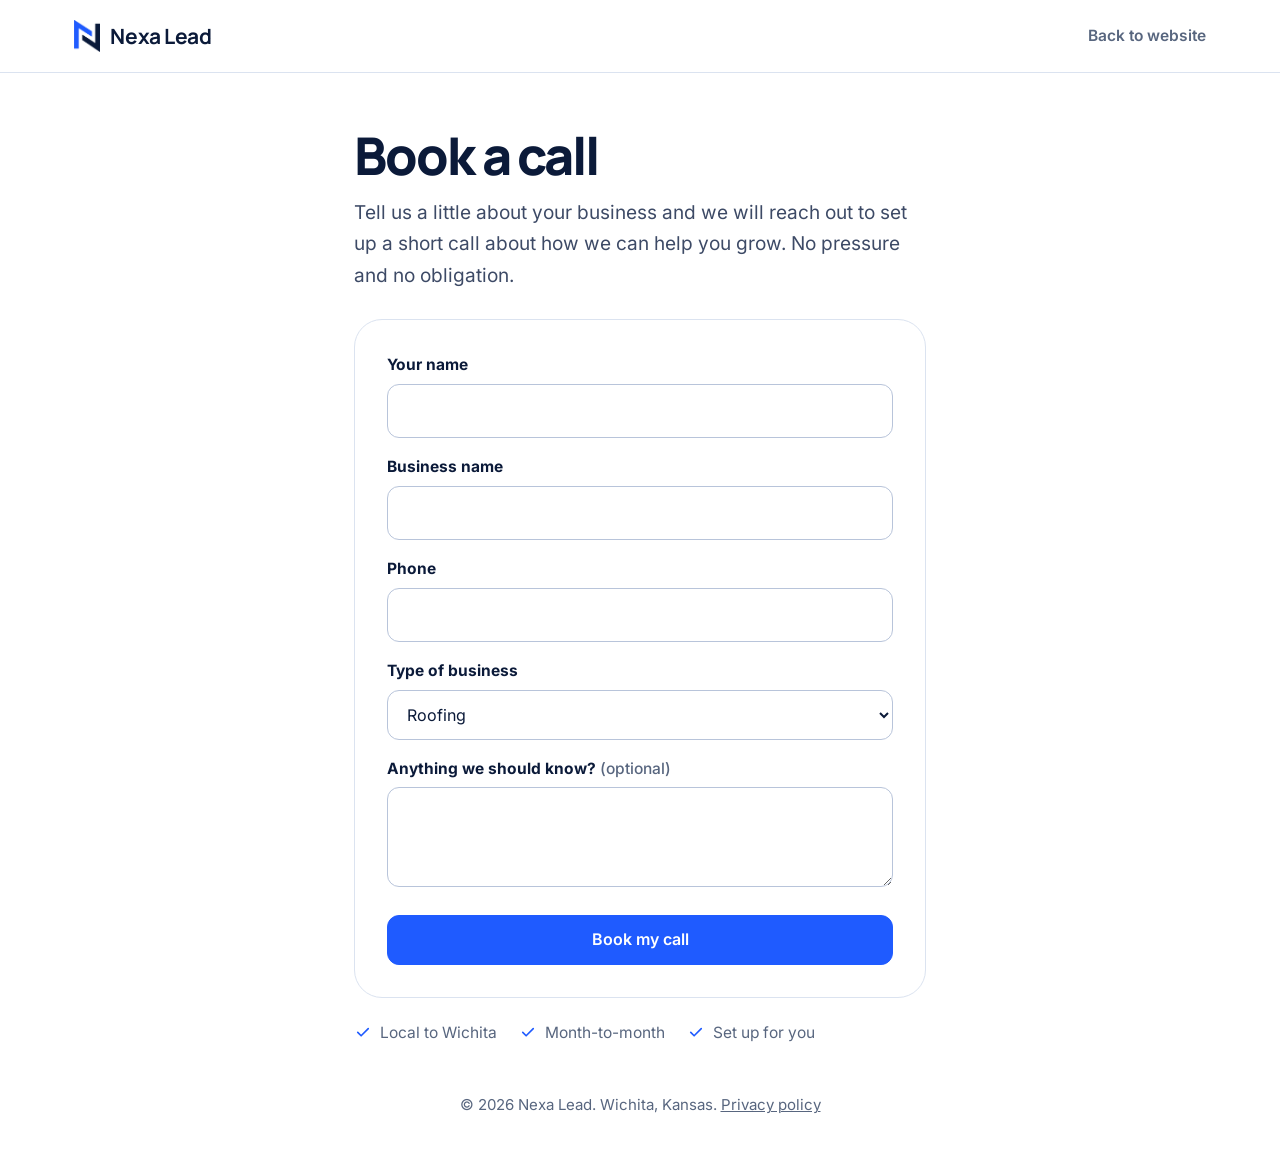
==== commit 36d6529d: "Add files via upload" ====
--- a/contact.html
+++ b/contact.html
@@ -7,8 +7,8 @@
 <meta name="description" content="Book a call with Nexa Lead, a Wichita business helping local service companies grow.">
 <meta name="theme-color" content="#ffffff">
 <link rel="icon" type="image/png" href="assets/favicon-blue.png">
-<link rel="preload" href="assets/fonts/bricolage-grotesque-latin-wght-normal.woff2" as="font" type="font/woff2" crossorigin>
-<link rel="preload" href="assets/fonts/figtree-latin-wght-normal.woff2" as="font" type="font/woff2" crossorigin>
+<link rel="preload" href="assets/fonts/manrope-latin-wght-normal.woff2" as="font" type="font/woff2" crossorigin>
+<link rel="preload" href="assets/fonts/inter-latin-wght-normal.woff2" as="font" type="font/woff2" crossorigin>
 <link rel="stylesheet" href="assets/site.css">
 <style>
 .book{max-width:620px;margin:0 auto;padding:56px 24px 40px}
--- a/assets/site.css
+++ b/assets/site.css
@@ -1,6 +1,6 @@
 /* Nexa Lead site styles. Shared by index, contact and privacy. */
-@font-face{font-family:"Bricolage Grotesque";src:url("fonts/bricolage-grotesque-latin-wght-normal.woff2") format("woff2");font-weight:200 800;font-style:normal;font-display:swap}
-@font-face{font-family:"Figtree";src:url("fonts/figtree-latin-wght-normal.woff2") format("woff2");font-weight:300 900;font-style:normal;font-display:swap}
+@font-face{font-family:"Manrope";src:url("fonts/manrope-latin-wght-normal.woff2") format("woff2");font-weight:200 800;font-style:normal;font-display:swap}
+@font-face{font-family:"Inter";src:url("fonts/inter-latin-wght-normal.woff2") format("woff2");font-weight:100 900;font-style:normal;font-display:swap}
 
 :root{
   --paper:#ffffff;--fog:#f4f7fc;--line:#dbe3f0;
@@ -10,13 +10,13 @@
   --live:#0f9d63;--live-ink:#0a7048;--live-t:#dcf7e9;
   --err:#b42318;--err-t:#fdecea;
   --r-xl:28px;--r-lg:20px;--r-md:12px;--r-sm:8px;
-  --head:"Bricolage Grotesque","Segoe UI",system-ui,sans-serif;
-  --text:"Figtree","Segoe UI",system-ui,-apple-system,sans-serif;
+  --head:"Manrope","Segoe UI",system-ui,sans-serif;
+  --text:"Inter","Segoe UI",system-ui,-apple-system,sans-serif;
 }
 *,*::before,*::after{box-sizing:border-box}
 html{scroll-behavior:smooth;scroll-padding-top:88px;background:var(--paper)}
-body{margin:0;background:var(--paper);color:var(--body);font-family:var(--text);font-size:17px;line-height:1.6;-webkit-font-smoothing:antialiased;text-rendering:optimizeLegibility}
-h1,h2,h3,h4{font-family:var(--head);color:var(--ink);margin:0;font-weight:700;letter-spacing:-.025em;line-height:1.08}
+body{margin:0;background:var(--paper);color:var(--body);font-family:var(--text);font-size:16.5px;line-height:1.65;-webkit-font-smoothing:antialiased;text-rendering:optimizeLegibility}
+h1,h2,h3,h4{font-family:var(--head);color:var(--ink);margin:0;font-weight:700;letter-spacing:-.03em;line-height:1.1}
 p{margin:0}
 a{color:inherit}
 img,svg{max-width:100%}
@@ -77,7 +77,7 @@
 .sec.fog{background:var(--fog)}
 @media(max-width:700px){.sec{padding:64px 0}}
 .head{max-width:680px;margin-bottom:44px}
-.head h2{font-size:clamp(32px,4.4vw,48px);margin-bottom:14px}
+.head h2{font-size:clamp(30px,3.9vw,44px);margin-bottom:14px}
 .head p{font-size:19px}
 .head.flush{margin-bottom:0}
 
@@ -85,7 +85,7 @@
 .hero{padding:64px 0 72px;background:var(--paper)}
 .hero .wrap{display:grid;grid-template-columns:1fr 1.08fr;gap:56px;align-items:center}
 @media(max-width:980px){.hero .wrap{grid-template-columns:1fr;gap:44px}.hero{padding:44px 0 56px}}
-h1{font-size:clamp(40px,5.2vw,66px);font-weight:800;letter-spacing:-.04em;line-height:1;margin-bottom:22px;max-width:640px}
+h1{font-size:clamp(36px,4.6vw,60px);font-weight:800;letter-spacing:-.04em;line-height:1.04;margin-bottom:22px;max-width:640px}
 .hero .lead{font-size:20px;max-width:540px;margin-bottom:30px}
 .btns{display:flex;gap:12px;flex-wrap:wrap}
 .assure{display:flex;flex-wrap:wrap;gap:8px 22px;margin:26px 0 0;padding:0;list-style:none;font-size:15.5px;color:var(--muted)}
@@ -144,7 +144,8 @@
 .pillar:last-child{border-right:0}
 @media(max-width:980px){.pillar{border-bottom:1px solid var(--line)}.pillar:nth-child(2n){border-right:0}.pillar:nth-last-child(-n+2){border-bottom:0}}
 @media(max-width:600px){.pillar{border-right:0;border-bottom:1px solid var(--line)}.pillar:last-child{border-bottom:0}.pillar:nth-last-child(2){border-bottom:1px solid var(--line)}}
-.pillar .ic{width:48px;height:48px;border-radius:var(--r-md);background:var(--fog);color:var(--blue);display:grid;place-items:center;font-size:24px;margin-bottom:18px}
+.hexi,.pillar .ic,.sup .ic{clip-path:polygon(50% 0,100% 25%,100% 75%,50% 100%,0 75%,0 25%);border-radius:0}
+.pillar .ic{width:56px;height:62px;background:var(--blue-t);color:var(--blue-d);display:grid;place-items:center;font-size:24px;margin-bottom:18px}
 .pillar h3{font-size:23px;margin-bottom:8px}
 .pillar>p{font-size:16px;margin-bottom:16px}
 .pillar ul{list-style:none;margin:0 0 20px;display:grid;gap:8px;flex:1;align-content:start}
@@ -231,7 +232,7 @@
 .steps{display:grid;grid-template-columns:repeat(3,1fr);gap:0;border-top:2px solid var(--ink)}
 @media(max-width:860px){.steps{grid-template-columns:1fr}}
 .step{padding:28px 28px 8px 0}
-.step .n{font:800 44px/1 var(--head);color:var(--blue);margin-bottom:14px;letter-spacing:-.04em}
+.step .n{width:60px;height:68px;display:grid;place-items:center;clip-path:polygon(50% 0,100% 25%,100% 75%,50% 100%,0 75%,0 25%);background:var(--blue);color:#fff;font:800 24px/1 var(--head);margin-bottom:18px}
 .step h3{font-size:23px;margin-bottom:8px}
 @media(min-width:861px){.step+.step{padding-left:28px;border-left:1px solid var(--line)}}
 
@@ -272,7 +273,7 @@
 .pop-tag{position:absolute;top:30px;right:28px;font-size:13.5px;font-weight:700;background:var(--live-t);color:var(--live-ink);padding:4px 12px;border-radius:var(--r-sm)}
 .plan h3{font-size:25px}
 .plan .for{font-size:16.5px;margin:6px 0 22px}
-.price{font:800 54px/1 var(--head);letter-spacing:-.045em;color:var(--ink)}
+.price{font:800 48px/1 var(--head);letter-spacing:-.04em;color:var(--ink)}
 .price small{font:600 17px var(--text);letter-spacing:0;opacity:.75}
 .setup{font-size:15.5px;margin:10px 0 24px;opacity:.9}
 .plan .ticks{flex:1}
@@ -282,7 +283,7 @@
 .support{display:grid;grid-template-columns:repeat(3,1fr);gap:20px}
 @media(max-width:860px){.support{grid-template-columns:1fr}}
 .sup{background:#fff;border:1px solid var(--line);border-radius:var(--r-lg);padding:28px}
-.sup .ic{margin-bottom:16px;width:46px;height:46px;font-size:22px}
+.sup .ic{margin-bottom:16px;width:52px;height:58px;font-size:22px}
 .sup h3{font-size:21px;margin-bottom:8px}
 
 /* faq */
@@ -290,7 +291,7 @@
 @media(max-width:900px){.faq-wrap{grid-template-columns:1fr;gap:28px}}
 .faq-tabs{display:flex;gap:8px;margin-bottom:12px;flex-wrap:wrap}
 details{border-bottom:1px solid var(--line);padding:20px 0}
-summary{cursor:pointer;list-style:none;display:flex;justify-content:space-between;gap:16px;font:700 19px/1.3 var(--head);letter-spacing:-.01em;color:var(--ink)}
+summary{cursor:pointer;list-style:none;display:flex;justify-content:space-between;gap:16px;font:700 18px/1.35 var(--head);letter-spacing:-.015em;color:var(--ink)}
 summary::-webkit-details-marker{display:none}
 summary::after{content:"+";font-size:26px;line-height:1;color:var(--blue-d);font-weight:500}
 details[open] summary::after{content:"\2212"}
@@ -362,3 +363,16 @@
 
 /* table row headers */
 tbody th{color:var(--ink);font-weight:600;font-size:inherit;background:transparent;font-family:var(--text);letter-spacing:0}
+
+/* honeycomb background */
+.hex-bg{position:absolute;inset:0;width:100%;height:100%;display:block;pointer-events:none;z-index:0}
+.hero{position:relative;overflow:hidden}
+.hero .wrap{position:relative;z-index:1}
+.hero .hex-bg{-webkit-mask-image:radial-gradient(ellipse 90% 100% at 58% 42%,#000 0%,rgba(0,0,0,.6) 50%,transparent 88%);mask-image:radial-gradient(ellipse 90% 100% at 58% 42%,#000 0%,rgba(0,0,0,.6) 50%,transparent 88%)}
+.hero::after{content:"";position:absolute;left:0;right:0;bottom:0;height:140px;background:linear-gradient(to bottom,rgba(255,255,255,0),var(--paper));pointer-events:none;z-index:0}
+.final::before{display:none}
+.final>canvas.hex-bg{position:absolute;-webkit-mask-image:radial-gradient(ellipse 85% 130% at 88% 50%,#000 0%,rgba(0,0,0,.5) 45%,transparent 80%);mask-image:radial-gradient(ellipse 85% 130% at 88% 50%,#000 0%,rgba(0,0,0,.5) 45%,transparent 80%)}
+.sec.fog.hexed{position:relative;overflow:hidden}
+.sec.fog.hexed>.wrap{position:relative;z-index:1}
+.sec.fog.hexed>.hex-bg{-webkit-mask-image:radial-gradient(ellipse 60% 90% at 100% 0%,#000 0%,transparent 75%);mask-image:radial-gradient(ellipse 60% 90% at 100% 0%,#000 0%,transparent 75%)}
+@media (max-width:700px){.hero .hex-bg{opacity:.55}}
